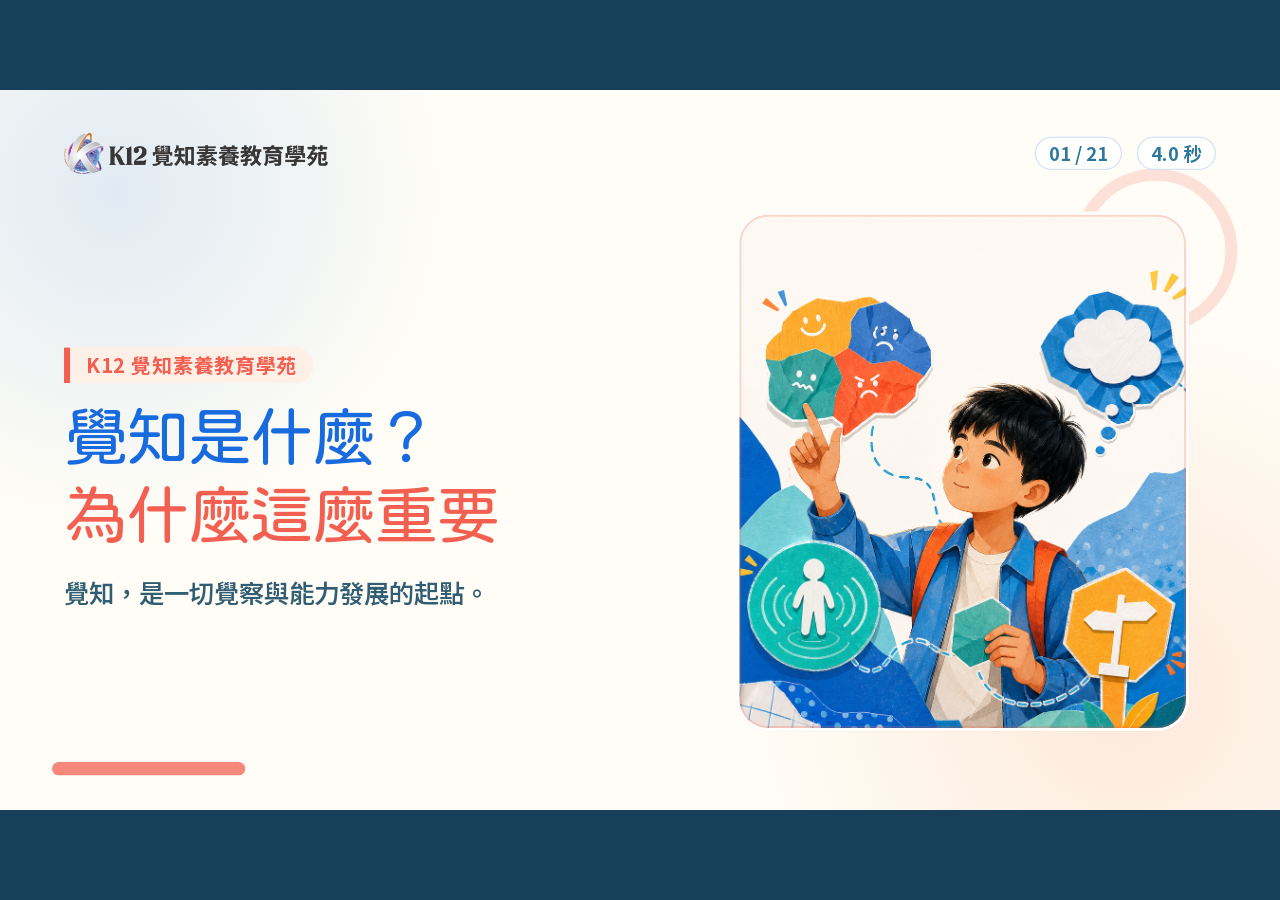
==== video-src/awareness-reel-16x9/index.html @ 6332f22a "feat: add 16x9 awareness reel composition" ====
<!doctype html>
<html lang="zh-Hant">
<head>
  <meta charset="utf-8">
  <meta name="viewport" content="width=device-width, initial-scale=1">
  <title>K12 覺知 Reel｜1920 × 1080</title>
  <style>
    @font-face {
      font-family: "Open Huninn";
      src: url("./assets/jf-openhuninn.woff2") format("woff2");
      font-weight: 400;
      font-display: swap;
    }

    @font-face {
      font-family: "Noto Sans TC Local";
      src: url("./assets/NotoSansTC-VF.ttf") format("truetype");
      font-weight: 100 900;
      font-display: swap;
    }

    :root {
      --canvas-width: 1920px;
      --canvas-height: 1080px;
      --safe-x: 96px;
      --safe-y: 54px;
      --text-body: 36px;
      --text-support: 28px;
      --qr-size: 380px;
      --paper: #fffdf6;
      --paper-blue: #eef6ff;
      --ink: #315e73;
      --blue: #176bdf;
      --orange: #f05a16;
      --coral: #f35f50;
      --teal: #00a59b;
      --gold: #f0a500;
      --violet: #7467e8;
      --warm-orange: #ff7a18;
    }

    * {
      box-sizing: border-box;
    }

    html,
    body {
      width: 100%;
      min-width: 320px;
      min-height: 100%;
      margin: 0;
      overflow: hidden;
      background: #173f59;
    }

    body {
      font-family: "Noto Sans TC Local", "Microsoft JhengHei", sans-serif;
    }

    button,
    img {
      font: inherit;
    }

    .viewport {
      position: relative;
      width: 100vw;
      height: 100vh;
      overflow: hidden;
    }

    .stage {
      position: absolute;
      inset: 0 auto auto 0;
      width: var(--canvas-width);
      height: var(--canvas-height);
      overflow: hidden;
      transform-origin: left top;
      color: var(--ink);
      background: var(--paper);
      isolation: isolate;
    }

    .stage::before {
      content: "";
      position: absolute;
      z-index: -3;
      inset: 0;
      background:
        radial-gradient(circle at 9% 14%, rgba(23, 107, 223, 0.13), rgba(23, 107, 223, 0) 26%),
        radial-gradient(circle at 88% 84%, rgba(240, 90, 22, 0.12), rgba(240, 90, 22, 0) 30%),
        var(--paper);
    }

    .stage::after {
      content: "";
      position: absolute;
      z-index: 50;
      inset: 0;
      pointer-events: none;
      opacity: 0;
      background: var(--paper);
    }

    .stage.is-transitioning::after {
      animation: scene-wash 560ms cubic-bezier(.76, 0, .24, 1) both;
    }

    .scene {
      --accent: var(--blue);
      position: relative;
      display: flex;
      width: 100%;
      height: 100%;
      padding: 166px var(--safe-x) 76px;
      overflow: hidden;
    }

    .scene::before,
    .scene::after {
      content: "";
      position: absolute;
      z-index: -1;
      pointer-events: none;
    }

    .scene::before {
      top: 118px;
      right: 64px;
      width: 210px;
      height: 210px;
      border: 18px solid color-mix(in srgb, var(--accent) 18%, rgba(255, 253, 246, 0));
      border-radius: 50%;
      animation: ambient-breathe 3.6s ease-in-out infinite alternate;
    }

    .scene::after {
      left: 78px;
      bottom: 52px;
      width: 290px;
      height: 20px;
      border-radius: 999px;
      background: color-mix(in srgb, var(--accent) 74%, var(--paper));
      animation: ambient-slide 3.2s ease-in-out infinite alternate;
    }

    .scene-header {
      position: absolute;
      z-index: 20;
      top: var(--safe-y);
      left: var(--safe-x);
      right: var(--safe-x);
      display: flex;
      align-items: center;
      justify-content: space-between;
      min-height: 72px;
    }

    .brand {
      display: block;
      width: 396px;
      height: 82px;
      object-fit: contain;
      object-position: left center;
      animation: brand-enter 620ms cubic-bezier(.16, .82, .24, 1) both;
    }

    .scene-meta {
      display: flex;
      align-items: center;
      gap: 22px;
      color: #2d789d;
      font-size: 28px;
      font-weight: 650;
      line-height: 1;
      font-variant-numeric: tabular-nums;
      animation: meta-enter 420ms 110ms ease-out both;
    }

    .scene-meta span {
      display: inline-flex;
      align-items: center;
      min-height: 50px;
      padding: 0 20px;
      border: 2px solid rgba(23, 107, 223, 0.18);
      border-radius: 999px;
      background: rgba(255, 255, 255, 0.72);
    }

    .layout--cover,
    .layout--pain,
    .layout--systems,
    .layout--cta {
      display: grid;
      align-items: center;
      gap: 76px;
      width: 100%;
    }

    .layout--cover {
      grid-template-columns: minmax(0, 1.08fr) minmax(620px, .92fr);
    }

    .layout--pain {
      grid-template-columns: minmax(0, .95fr) minmax(720px, 1.05fr);
    }

    .layout--systems {
      grid-template-columns: minmax(0, 1.08fr) minmax(610px, .92fr);
      gap: 62px;
    }

    .layout--cta {
      grid-template-columns: minmax(0, 1fr) minmax(640px, 1fr);
    }

    .layout--steps {
      display: grid;
      grid-template-columns: minmax(0, .98fr) minmax(700px, 1.02fr);
      grid-template-rows: 1fr auto;
      column-gap: 68px;
      row-gap: 28px;
      width: 100%;
    }

    .copy {
      position: relative;
      z-index: 4;
      min-width: 0;
      align-self: center;
    }

    .eyebrow {
      display: inline-flex;
      align-items: center;
      min-height: 54px;
      margin: 0 0 24px;
      padding: 0 24px;
      border-left: 9px solid var(--accent);
      border-radius: 7px 999px 999px 7px;
      color: var(--accent);
      background: color-mix(in srgb, var(--accent) 9%, var(--paper));
      font-size: 30px;
      font-weight: 720;
      line-height: 1.25;
      letter-spacing: .035em;
      animation: eyebrow-enter 460ms 80ms cubic-bezier(.16, .82, .24, 1) both;
    }

    .scene-title {
      margin: 0;
      color: var(--blue);
      font-family: "Open Huninn", "Noto Sans TC Local", sans-serif;
      font-size: 84px;
      font-weight: 400;
      line-height: 1.16;
      letter-spacing: -.03em;
    }

    .scene-title span {
      display: block;
      animation: title-enter 680ms cubic-bezier(.16, .82, .24, 1) both;
    }

    .scene-title span:nth-child(2) {
      margin-top: 6px;
      color: var(--accent);
      animation-delay: 90ms;
    }

    .body-copy {
      display: grid;
      gap: 14px;
      max-width: 900px;
      margin: 32px 0 0;
      color: var(--ink);
      font-size: var(--text-body);
      font-weight: 560;
      line-height: 1.55;
      letter-spacing: -.012em;
    }

    .body-copy p {
      margin: 0;
      animation: body-enter 520ms 180ms ease-out both;
    }

    .body-copy p + p {
      animation-delay: 260ms;
    }

    .art-panel {
      position: relative;
      z-index: 3;
      align-self: stretch;
      min-height: 720px;
      max-height: 780px;
      overflow: hidden;
      border: 5px solid rgba(255, 255, 255, 0.9);
      border-radius: 48px;
      background: #fffaf0;
      box-shadow: 0 24px 62px rgba(23, 63, 89, 0.16);
      animation: art-enter 820ms 120ms cubic-bezier(.2, .72, .24, 1) both;
    }

    .art-panel::after {
      content: "";
      position: absolute;
      inset: 0;
      border: 3px solid color-mix(in srgb, var(--accent) 24%, rgba(255, 253, 246, 0));
      border-radius: 43px;
      pointer-events: none;
    }

    .art-panel img {
      display: block;
      width: 100%;
      height: 100%;
      object-fit: cover;
    }

    .layout--cover .scene-title {
      font-size: 96px;
    }

    .layout--cover .body-copy {
      font-size: 38px;
    }

    .scene--bridge-reminder .scene-title,
    .scene--bridge-awareness .scene-title {
      font-family: "Noto Sans TC Local", sans-serif;
      font-size: 72px;
      font-weight: 730;
      line-height: 1.28;
      letter-spacing: -.025em;
    }

    .scene--bridge-awareness .scene-title {
      font-size: 64px;
    }

    .scene--bridge-systems .scene-title {
      font-size: 102px;
    }

    .scene--bridge-systems .body-copy {
      font-size: 42px;
      line-height: 1.5;
    }

    .layout--pain .copy {
      padding-left: 32px;
    }

    .layout--pain .scene-title {
      position: relative;
      width: max-content;
      color: var(--accent);
      font-family: "Noto Sans TC Local", sans-serif;
      font-size: 176px;
      font-weight: 900;
      line-height: 1;
      letter-spacing: .01em;
      text-shadow: 14px 16px 0 color-mix(in srgb, var(--accent) 14%, rgba(255, 253, 246, 0));
    }

    .layout--pain .scene-title::after {
      content: "";
      display: block;
      width: 260px;
      height: 15px;
      margin-top: 28px;
      border-radius: 999px;
      background: var(--accent);
      transform-origin: left center;
      animation: rule-draw 620ms 220ms cubic-bezier(.16, .82, .24, 1) both;
    }

    .layout--pain .body-copy {
      max-width: 620px;
      margin-top: 36px;
      font-size: 38px;
    }

    .layout--pain .art-panel {
      min-height: 738px;
    }

    .steps-copy {
      align-self: center;
    }

    .layout--steps .scene-title {
      color: var(--accent);
      font-size: 82px;
    }

    .layout--steps .body-copy p:first-child {
      color: var(--accent);
      font-size: 44px;
      font-weight: 720;
    }

    .layout--steps .art-panel {
      grid-column: 2;
      grid-row: 1;
      min-height: 620px;
      max-height: 660px;
    }

    .step-rail {
      grid-column: 1 / -1;
      grid-row: 2;
      display: grid;
      grid-template-columns: repeat(3, minmax(0, 1fr));
      gap: 24px;
      width: 100%;
    }

    .step-card {
      display: grid;
      grid-template-columns: 72px minmax(0, 1fr);
      align-items: center;
      min-height: 116px;
      padding: 18px 25px;
      border: 3px solid rgba(49, 94, 115, 0.12);
      border-radius: 28px;
      color: #557c8f;
      background: rgba(255, 255, 255, 0.72);
      box-shadow: 0 12px 30px rgba(23, 63, 89, 0.07);
      font-size: 30px;
      font-weight: 650;
      line-height: 1.25;
      animation: step-enter 520ms ease-out both;
    }

    .step-card:nth-child(2) {
      animation-delay: 90ms;
    }

    .step-card:nth-child(3) {
      animation-delay: 180ms;
    }

    .step-card.is-current {
      border-color: color-mix(in srgb, var(--accent) 60%, var(--paper));
      color: var(--accent);
      background: color-mix(in srgb, var(--accent) 10%, #fff);
      box-shadow: 0 18px 36px color-mix(in srgb, var(--accent) 14%, rgba(255, 253, 246, 0));
      transform: translateY(-8px);
    }

    .step-number {
      font-family: "Open Huninn", sans-serif;
      font-size: 48px;
      font-weight: 400;
      line-height: 1;
      font-variant-numeric: tabular-nums;
    }

    .layout--systems .scene-title {
      font-size: 76px;
      line-height: 1.16;
    }

    .layout--systems .body-copy {
      gap: 12px;
      margin-top: 24px;
      font-size: 34px;
      line-height: 1.45;
    }

    .layout--systems .body-copy p:first-child {
      color: var(--accent);
      font-size: 40px;
      font-weight: 720;
    }

    .layout--systems .art-panel {
      min-height: 690px;
      max-height: 730px;
    }

    .tag-list {
      display: flex;
      flex-wrap: wrap;
      gap: 14px;
      margin-top: 28px;
    }

    .tag-list span {
      display: inline-flex;
      align-items: center;
      min-height: 56px;
      padding: 0 22px;
      border: 3px solid color-mix(in srgb, var(--accent) 25%, var(--paper));
      border-radius: 999px;
      color: var(--accent);
      background: rgba(255, 255, 255, 0.84);
      font-size: 29px;
      font-weight: 680;
      line-height: 1.2;
      animation: tag-enter 480ms ease-out both;
    }

    .tag-list span:nth-child(2) {
      animation-delay: 80ms;
    }

    .tag-list span:nth-child(3) {
      animation-delay: 160ms;
    }

    .scene--systems-overview .art-panel {
      min-height: 600px;
      max-height: 650px;
    }

    .scene--systems-overview .layout--systems {
      grid-template-columns: minmax(0, 1.22fr) minmax(560px, .78fr);
    }

    .scene--systems-overview .art-panel img {
      object-fit: contain;
      padding: 40px;
    }

    .scene--systems-daily {
      padding-top: 150px;
    }

    .scene--systems-daily .layout--systems {
      grid-template-columns: minmax(0, 1.25fr) minmax(520px, .75fr);
      gap: 48px;
    }

    .scene--systems-daily .eyebrow {
      margin-bottom: 16px;
      font-size: 28px;
    }

    .scene--systems-daily .scene-title {
      font-size: 64px;
    }

    .scene--systems-daily .art-panel {
      min-height: 650px;
      max-height: 700px;
    }

    .ability-groups {
      display: grid;
      gap: 12px;
      margin-top: 22px;
    }

    .ability-group {
      display: grid;
      grid-template-columns: 76px 180px minmax(0, 1fr);
      align-items: center;
      min-height: 82px;
      padding: 12px 18px;
      border: 3px solid color-mix(in srgb, var(--accent) 20%, var(--paper));
      border-radius: 22px;
      background: rgba(255, 255, 255, 0.84);
      box-shadow: 0 10px 24px rgba(23, 63, 89, 0.06);
      animation: group-enter 520ms ease-out both;
    }

    .ability-group:nth-child(2) {
      animation-delay: 100ms;
    }

    .ability-group:nth-child(3) {
      animation-delay: 200ms;
    }

    .ability-number {
      color: var(--accent);
      font-family: "Open Huninn", sans-serif;
      font-size: 38px;
      line-height: 1;
      font-variant-numeric: tabular-nums;
    }

    .ability-group h3 {
      margin: 0;
      color: var(--ink);
      font-size: 30px;
      font-weight: 760;
      line-height: 1.25;
    }

    .ability-group p {
      margin: 0;
      color: #2d789d;
      font-size: 28px;
      font-weight: 580;
      line-height: 1.3;
    }

    .layout--course {
      display: flex;
      flex-direction: column;
      justify-content: center;
      width: 100%;
    }

    .layout--course .eyebrow {
      align-self: flex-start;
      margin-bottom: 18px;
    }

    .layout--course .scene-title {
      font-size: 76px;
    }

    .course-grid {
      display: grid;
      grid-template-columns: repeat(2, minmax(0, 1fr));
      gap: 34px;
      width: 100%;
      margin-top: 38px;
    }

    .course-card {
      position: relative;
      display: flex;
      flex-direction: column;
      justify-content: center;
      min-height: 360px;
      padding: 46px 52px;
      overflow: hidden;
      border: 4px solid rgba(23, 107, 223, 0.24);
      border-radius: 38px;
      background: rgba(255, 255, 255, 0.94);
      box-shadow: 0 20px 48px rgba(23, 63, 89, 0.11);
      animation: course-enter 620ms cubic-bezier(.16, .82, .24, 1) both;
    }

    .course-card:nth-child(2) {
      border-color: rgba(240, 90, 22, 0.25);
      animation-delay: 130ms;
    }

    .course-card::before {
      content: "";
      position: absolute;
      inset: 0 auto 0 0;
      width: 17px;
      background: var(--blue);
    }

    .course-card:nth-child(2)::before {
      background: var(--orange);
    }

    .course-card h2 {
      margin: 0;
      color: var(--blue);
      font-size: 54px;
      font-weight: 800;
      line-height: 1.2;
    }

    .course-card:nth-child(2) h2 {
      color: var(--orange);
    }

    .course-time {
      margin: 28px 0 0;
      color: var(--ink);
      font-size: 38px;
      font-weight: 700;
      line-height: 1.42;
      letter-spacing: -.02em;
    }

    .course-capacity {
      margin: 22px 0 0;
      color: #327da8;
      font-size: 34px;
      font-weight: 600;
      line-height: 1.42;
    }

    .scene--cta-close .scene-title {
      font-size: 84px;
    }

    .scene--cta-close .body-copy {
      font-size: 38px;
    }

    .scene--cta-action {
      background:
        linear-gradient(90deg, rgba(255, 253, 246, .98) 0 56%, rgba(238, 246, 255, .96) 100%);
    }

    .scene--cta-action .layout--cta {
      grid-template-columns: minmax(0, 1fr) minmax(540px, .82fr);
      gap: 96px;
    }

    .scene--cta-action .scene-title {
      font-size: 98px;
    }

    .scene--cta-action .body-copy {
      font-size: 36px;
    }

    .scene--cta-action .body-copy p:last-child {
      color: var(--orange);
      font-size: 44px;
      font-weight: 760;
    }

    .cta-qr-panel {
      position: relative;
      z-index: 3;
      display: flex;
      flex-direction: column;
      align-items: center;
      justify-content: center;
      min-height: 700px;
      padding: 42px;
      border: 4px solid rgba(23, 107, 223, .16);
      border-radius: 48px;
      background: rgba(255, 255, 255, .72);
      box-shadow: 0 24px 58px rgba(23, 63, 89, .12);
      animation: qr-panel-enter 720ms 120ms cubic-bezier(.16, .82, .24, 1) both;
    }

    .qr-quiet-zone {
      display: grid;
      place-items: center;
      width: calc(var(--qr-size) + 56px);
      height: calc(var(--qr-size) + 56px);
      padding: 28px;
      border-radius: 28px;
      background: #fff;
      box-shadow: 0 16px 38px rgba(23, 63, 89, .14);
    }

    .qr-code {
      display: block;
      width: var(--qr-size);
      height: var(--qr-size);
      object-fit: contain;
      image-rendering: pixelated;
    }

    .qr-label {
      margin: 28px 0 0;
      color: var(--blue);
      font-size: 32px;
      font-weight: 720;
      line-height: 1.4;
      text-align: center;
    }

    .qr-label span {
      display: block;
    }

    .cta-ghost-art {
      position: absolute;
      z-index: -2;
      inset: 0 0 0 auto;
      width: 52%;
      height: 100%;
      object-fit: cover;
      object-position: center 72%;
      opacity: .075;
      filter: saturate(1.05);
    }

    .accent--blue { --accent: var(--blue); }
    .accent--orange { --accent: var(--orange); }
    .accent--coral { --accent: var(--coral); }
    .accent--teal { --accent: var(--teal); }
    .accent--gold { --accent: var(--gold); }
    .accent--violet { --accent: var(--violet); }

    body.is-static .scene *,
    body.is-static .scene::before,
    body.is-static .scene::after {
      animation: none !important;
    }

    @keyframes scene-wash {
      0% { opacity: 0; transform: translateX(-100%); }
      45%, 55% { opacity: .96; transform: translateX(0); }
      100% { opacity: 0; transform: translateX(100%); }
    }

    @keyframes brand-enter {
      from { opacity: 0; transform: translateX(-28px); }
      to { opacity: 1; transform: translateX(0); }
    }

    @keyframes meta-enter {
      from { opacity: 0; transform: translateY(-18px); }
      to { opacity: 1; transform: translateY(0); }
    }

    @keyframes eyebrow-enter {
      from { opacity: 0; transform: translateX(-30px) scaleX(.88); }
      to { opacity: 1; transform: translateX(0) scaleX(1); }
    }

    @keyframes title-enter {
      from { opacity: 0; transform: translateY(42px); filter: blur(8px); }
      to { opacity: 1; transform: translateY(0); filter: blur(0); }
    }

    @keyframes body-enter {
      from { opacity: 0; transform: translateX(-26px); }
      to { opacity: 1; transform: translateX(0); }
    }

    @keyframes art-enter {
      from { opacity: 0; transform: translateX(48px) scale(.975); clip-path: inset(0 0 0 20% round 48px); }
      to { opacity: 1; transform: translateX(0) scale(1); clip-path: inset(0 round 48px); }
    }

    @keyframes rule-draw {
      from { transform: scaleX(0); }
      to { transform: scaleX(1); }
    }

    @keyframes step-enter {
      from { opacity: 0; transform: translateY(28px); }
      to { opacity: 1; transform: translateY(0); }
    }

    @keyframes tag-enter {
      from { opacity: 0; transform: scale(.86) translateY(14px); }
      to { opacity: 1; transform: scale(1) translateY(0); }
    }

    @keyframes group-enter {
      from { opacity: 0; transform: translateX(-30px); }
      to { opacity: 1; transform: translateX(0); }
    }

    @keyframes course-enter {
      from { opacity: 0; transform: translateY(36px) scale(.985); }
      to { opacity: 1; transform: translateY(0) scale(1); }
    }

    @keyframes qr-panel-enter {
      from { opacity: 0; transform: scale(.92) rotate(1deg); }
      to { opacity: 1; transform: scale(1) rotate(0); }
    }

    @keyframes ambient-breathe {
      from { transform: scale(.92); opacity: .5; }
      to { transform: scale(1.07); opacity: 1; }
    }

    @keyframes ambient-slide {
      from { transform: translateX(-24px) scaleX(.78); }
      to { transform: translateX(24px) scaleX(1); }
    }

    @media (prefers-reduced-motion: reduce) {
      .scene *,
      .scene::before,
      .scene::after,
      .stage.is-transitioning::after {
        animation: none !important;
      }
    }
  </style>
</head>
<body>
  <main class="viewport" aria-label="K12 覺知 Reel 16 比 9 預覽">
    <div class="stage" id="stage" aria-live="polite"></div>
  </main>

  <script src="./scenes.js"></script>
  <script>
    (() => {
      "use strict";

      const scenes = window.TV_REEL_SCENES;
      const stage = document.getElementById("stage");
      const params = new URLSearchParams(window.location.search);
      const requestedScene = Number.parseInt(params.get("scene") ?? "0", 10);
      const staticMode = params.get("static") === "1";
      let currentIndex = Number.isFinite(requestedScene)
        ? Math.min(Math.max(requestedScene, 0), scenes.length - 1)
        : 0;
      let advanceTimer = 0;

      const escapeHtml = (value) => String(value)
        .replaceAll("&", "&amp;")
        .replaceAll("<", "&lt;")
        .replaceAll(">", "&gt;")
        .replaceAll('"', "&quot;");

      const titleHtml = (scene) => scene.title
        .map((line) => `<span>${escapeHtml(line)}</span>`)
        .join("");

      const bodyHtml = (scene) => scene.body.length
        ? `<div class="body-copy">${scene.body.map((line) => `<p>${escapeHtml(line)}</p>`).join("")}</div>`
        : "";

      const headerHtml = (scene, index) => `
        <header class="scene-header">
          <img class="brand" src="./assets/k12-awareness-horizontal.png" alt="K12 覺知素養教育學苑">
          <div class="scene-meta" aria-label="播放資訊">
            <span>${String(index + 1).padStart(2, "0")} / ${scenes.length}</span>
            <span>${scene.duration.toFixed(1)} 秒</span>
          </div>
        </header>`;

      const copyHtml = (scene, className = "copy") => `
        <div class="${className}">
          <p class="eyebrow">${escapeHtml(scene.eyebrow)}</p>
          <h1 class="scene-title">${titleHtml(scene)}</h1>
          ${bodyHtml(scene)}
        </div>`;

      const artHtml = (scene) => `
        <figure class="art-panel">
          <img src="${escapeHtml(scene.image)}" alt="" style="object-position:${escapeHtml(scene.focus || "center")}">
        </figure>`;

      function renderCover(scene) {
        return `<div class="layout--cover">${copyHtml(scene)}${artHtml(scene)}</div>`;
      }

      function renderPain(scene) {
        return `<div class="layout--pain">${copyHtml(scene)}${artHtml(scene)}</div>`;
      }

      function renderSteps(scene) {
        const labels = ["覺察當下", "接納一切", "有意識的回應"];
        const rail = labels.map((label, index) => `
          <div class="step-card${index + 1 === scene.step ? " is-current" : ""}">
            <span class="step-number">0${index + 1}</span>
            <span>${escapeHtml(label)}</span>
          </div>`).join("");
        return `
          <div class="layout--steps">
            ${copyHtml(scene, "copy steps-copy")}
            ${artHtml(scene)}
            <div class="step-rail" aria-label="覺知三個步驟">${rail}</div>
          </div>`;
      }

      function renderSystems(scene) {
        const tags = scene.tags?.length
          ? `<div class="tag-list">${scene.tags.map((tag) => `<span>${escapeHtml(tag)}</span>`).join("")}</div>`
          : "";
        const groups = scene.groups?.length
          ? `<div class="ability-groups">${scene.groups.map((group) => `
              <section class="ability-group">
                <span class="ability-number">${escapeHtml(group.number)}</span>
                <h3>${escapeHtml(group.title)}</h3>
                <p>${group.items.map(escapeHtml).join("・")}</p>
              </section>`).join("")}</div>`
          : "";
        return `
          <div class="layout--systems">
            <div class="copy">
              <p class="eyebrow">${escapeHtml(scene.eyebrow)}</p>
              <h1 class="scene-title">${titleHtml(scene)}</h1>
              ${bodyHtml(scene)}
              ${tags}
              ${groups}
            </div>
            ${artHtml(scene)}
          </div>`;
      }

      function renderCourse(scene) {
        const cards = scene.cards.map((card) => `
          <section class="course-card">
            <h2>${escapeHtml(card.title)}</h2>
            <p class="course-time">${escapeHtml(card.time)}</p>
            <p class="course-capacity">${escapeHtml(card.capacity)}</p>
          </section>`).join("");
        return `
          <div class="layout--course">
            <p class="eyebrow">${escapeHtml(scene.eyebrow)}</p>
            <h1 class="scene-title">${titleHtml(scene)}</h1>
            <div class="course-grid">${cards}</div>
          </div>`;
      }

      function renderCta(scene) {
        if (scene.id === "course-info") return renderCourse(scene);
        if (scene.id === "cta-action") {
          return `
            <img class="cta-ghost-art" src="${escapeHtml(scene.image)}" alt="">
            <div class="layout--cta">
              ${copyHtml(scene)}
              <section class="cta-qr-panel" aria-label="加入 K12 官方 LINE">
                <div class="qr-quiet-zone">
                  <img class="qr-code" src="${escapeHtml(scene.qr)}" alt="加入 K12 官方 LINE 的 QR Code">
                </div>
                <p class="qr-label"><span>掃描 QR Code</span><span>加入 K12 官方 LINE</span></p>
              </section>
            </div>`;
        }
        return `<div class="layout--cta">${copyHtml(scene)}${artHtml(scene)}</div>`;
      }

      const renderers = {
        cover: renderCover,
        pain: renderPain,
        steps: renderSteps,
        systems: renderSystems,
        cta: renderCta,
      };

      function renderScene(index) {
        const scene = scenes[index];
        stage.innerHTML = `
          <section class="scene scene--${escapeHtml(scene.id)} accent--${escapeHtml(scene.accent)}" data-scene="${escapeHtml(scene.id)}">
            ${headerHtml(scene, index)}
            ${renderers[scene.family](scene)}
          </section>`;
        document.title = `${String(index + 1).padStart(2, "0")}｜${scene.title.join(" ")}｜K12 覺知 Reel`;
      }

      function scheduleAdvance() {
        window.clearTimeout(advanceTimer);
        if (staticMode) return;
        const scene = scenes[currentIndex];
        advanceTimer = window.setTimeout(() => {
          stage.classList.add("is-transitioning");
          window.setTimeout(() => {
            currentIndex = (currentIndex + 1) % scenes.length;
            renderScene(currentIndex);
          }, 280);
          window.setTimeout(() => {
            stage.classList.remove("is-transitioning");
            scheduleAdvance();
          }, 560);
        }, scene.duration * 1000);
      }

      function fitStage() {
        const scale = Math.min(window.innerWidth / 1920, window.innerHeight / 1080);
        const left = (window.innerWidth - 1920 * scale) / 2;
        const top = (window.innerHeight - 1080 * scale) / 2;
        stage.style.transform = `translate(${left}px, ${top}px) scale(${scale})`;
      }

      document.body.classList.toggle("is-static", staticMode);
      renderScene(currentIndex);
      fitStage();
      scheduleAdvance();
      window.addEventListener("resize", fitStage);

      window.TV_REEL_PLAYER = {
        get currentScene() { return currentIndex; },
        get totalDuration() {
          return Number(scenes.reduce((total, scene) => total + scene.duration, 0).toFixed(1));
        },
        show(index) {
          currentIndex = Math.min(Math.max(Number(index) || 0, 0), scenes.length - 1);
          renderScene(currentIndex);
          scheduleAdvance();
        },
      };
    })();
  </script>
</body>
</html>
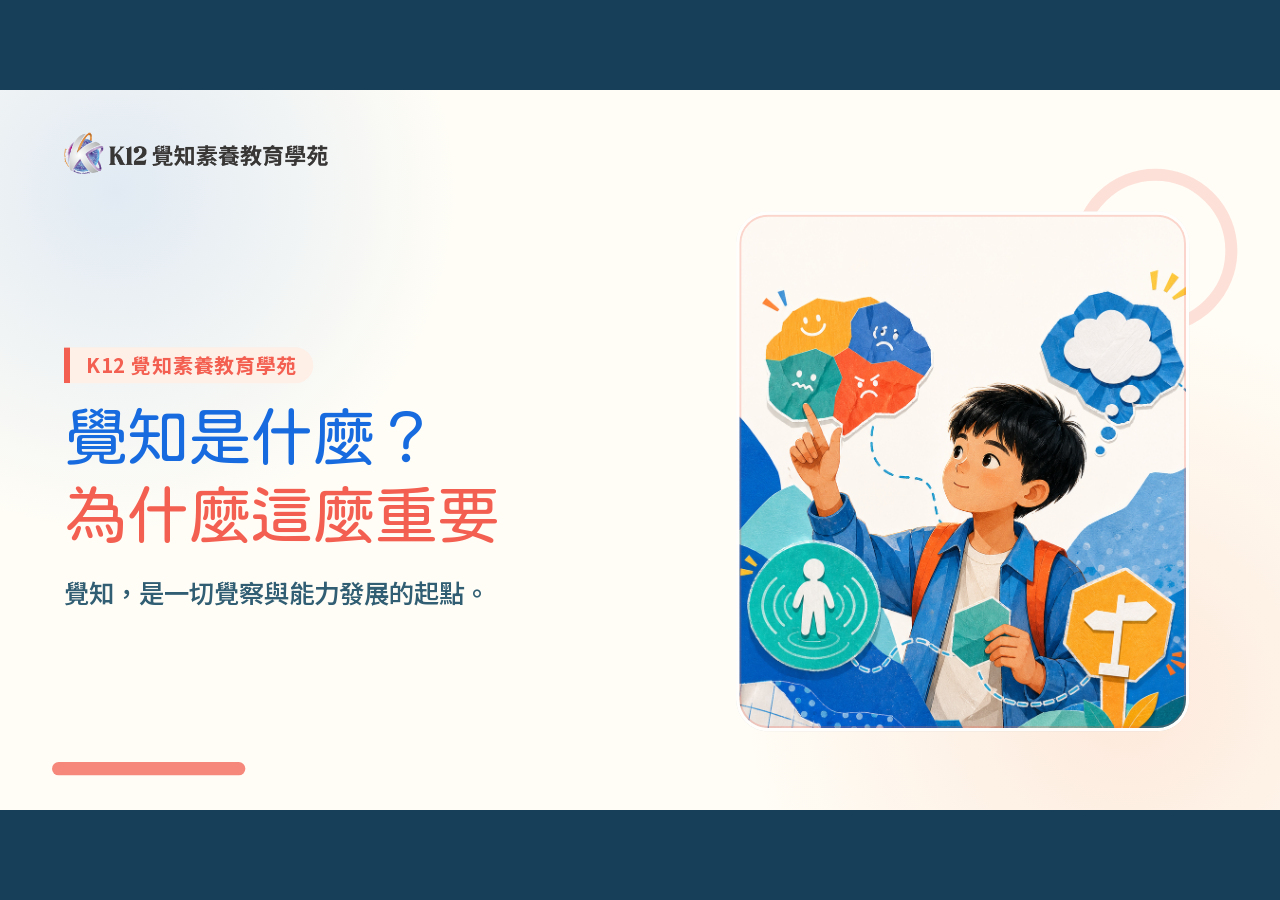
==== commit e6b32ef3: "fix: tighten awareness reel composition QA" ====
--- a/video-src/awareness-reel-16x9/index.html
+++ b/video-src/awareness-reel-16x9/index.html
@@ -152,7 +152,6 @@
       right: var(--safe-x);
       display: flex;
       align-items: center;
-      justify-content: space-between;
       min-height: 72px;
     }
 
@@ -163,28 +162,6 @@
       object-fit: contain;
       object-position: left center;
       animation: brand-enter 620ms cubic-bezier(.16, .82, .24, 1) both;
-    }
-
-    .scene-meta {
-      display: flex;
-      align-items: center;
-      gap: 22px;
-      color: #2d789d;
-      font-size: 28px;
-      font-weight: 650;
-      line-height: 1;
-      font-variant-numeric: tabular-nums;
-      animation: meta-enter 420ms 110ms ease-out both;
-    }
-
-    .scene-meta span {
-      display: inline-flex;
-      align-items: center;
-      min-height: 50px;
-      padding: 0 20px;
-      border: 2px solid rgba(23, 107, 223, 0.18);
-      border-radius: 999px;
-      background: rgba(255, 255, 255, 0.72);
     }
 
     .layout--cover,
@@ -801,11 +778,6 @@
       to { opacity: 1; transform: translateX(0); }
     }
 
-    @keyframes meta-enter {
-      from { opacity: 0; transform: translateY(-18px); }
-      to { opacity: 1; transform: translateY(0); }
-    }
-
     @keyframes eyebrow-enter {
       from { opacity: 0; transform: translateX(-30px) scaleX(.88); }
       to { opacity: 1; transform: translateX(0) scaleX(1); }
@@ -895,6 +867,9 @@
         ? Math.min(Math.max(requestedScene, 0), scenes.length - 1)
         : 0;
       let advanceTimer = 0;
+      let transitionTimer = 0;
+      let cleanupTimer = 0;
+      const transitionHalfMs = 280;
 
       const escapeHtml = (value) => String(value)
         .replaceAll("&", "&amp;")
@@ -910,18 +885,18 @@
         ? `<div class="body-copy">${scene.body.map((line) => `<p>${escapeHtml(line)}</p>`).join("")}</div>`
         : "";
 
-      const headerHtml = (scene, index) => `
+      const eyebrowHtml = (scene) => scene.eyebrow
+        ? `<p class="eyebrow">${escapeHtml(scene.eyebrow)}</p>`
+        : "";
+
+      const headerHtml = () => `
         <header class="scene-header">
           <img class="brand" src="./assets/k12-awareness-horizontal.png" alt="K12 覺知素養教育學苑">
-          <div class="scene-meta" aria-label="播放資訊">
-            <span>${String(index + 1).padStart(2, "0")} / ${scenes.length}</span>
-            <span>${scene.duration.toFixed(1)} 秒</span>
-          </div>
         </header>`;
 
       const copyHtml = (scene, className = "copy") => `
         <div class="${className}">
-          <p class="eyebrow">${escapeHtml(scene.eyebrow)}</p>
+          ${eyebrowHtml(scene)}
           <h1 class="scene-title">${titleHtml(scene)}</h1>
           ${bodyHtml(scene)}
         </div>`;
@@ -969,7 +944,7 @@
         return `
           <div class="layout--systems">
             <div class="copy">
-              <p class="eyebrow">${escapeHtml(scene.eyebrow)}</p>
+              ${eyebrowHtml(scene)}
               <h1 class="scene-title">${titleHtml(scene)}</h1>
               ${bodyHtml(scene)}
               ${tags}
@@ -1024,7 +999,7 @@
         const scene = scenes[index];
         stage.innerHTML = `
           <section class="scene scene--${escapeHtml(scene.id)} accent--${escapeHtml(scene.accent)}" data-scene="${escapeHtml(scene.id)}">
-            ${headerHtml(scene, index)}
+            ${headerHtml()}
             ${renderers[scene.family](scene)}
           </section>`;
         document.title = `${String(index + 1).padStart(2, "0")}｜${scene.title.join(" ")}｜K12 覺知 Reel`;
@@ -1032,19 +1007,22 @@
 
       function scheduleAdvance() {
         window.clearTimeout(advanceTimer);
+        window.clearTimeout(transitionTimer);
         if (staticMode) return;
         const scene = scenes[currentIndex];
+        const durationMs = scene.duration * 1000;
+        transitionTimer = window.setTimeout(() => {
+          stage.classList.add("is-transitioning");
+        }, Math.max(0, durationMs - transitionHalfMs));
         advanceTimer = window.setTimeout(() => {
-          stage.classList.add("is-transitioning");
-          window.setTimeout(() => {
-            currentIndex = (currentIndex + 1) % scenes.length;
-            renderScene(currentIndex);
-          }, 280);
-          window.setTimeout(() => {
+          currentIndex = (currentIndex + 1) % scenes.length;
+          renderScene(currentIndex);
+          window.clearTimeout(cleanupTimer);
+          cleanupTimer = window.setTimeout(() => {
             stage.classList.remove("is-transitioning");
-            scheduleAdvance();
-          }, 560);
-        }, scene.duration * 1000);
+          }, transitionHalfMs);
+          scheduleAdvance();
+        }, durationMs);
       }
 
       function fitStage() {
@@ -1066,6 +1044,10 @@
           return Number(scenes.reduce((total, scene) => total + scene.duration, 0).toFixed(1));
         },
         show(index) {
+          window.clearTimeout(advanceTimer);
+          window.clearTimeout(transitionTimer);
+          window.clearTimeout(cleanupTimer);
+          stage.classList.remove("is-transitioning");
           currentIndex = Math.min(Math.max(Number(index) || 0, 0), scenes.length - 1);
           renderScene(currentIndex);
           scheduleAdvance();
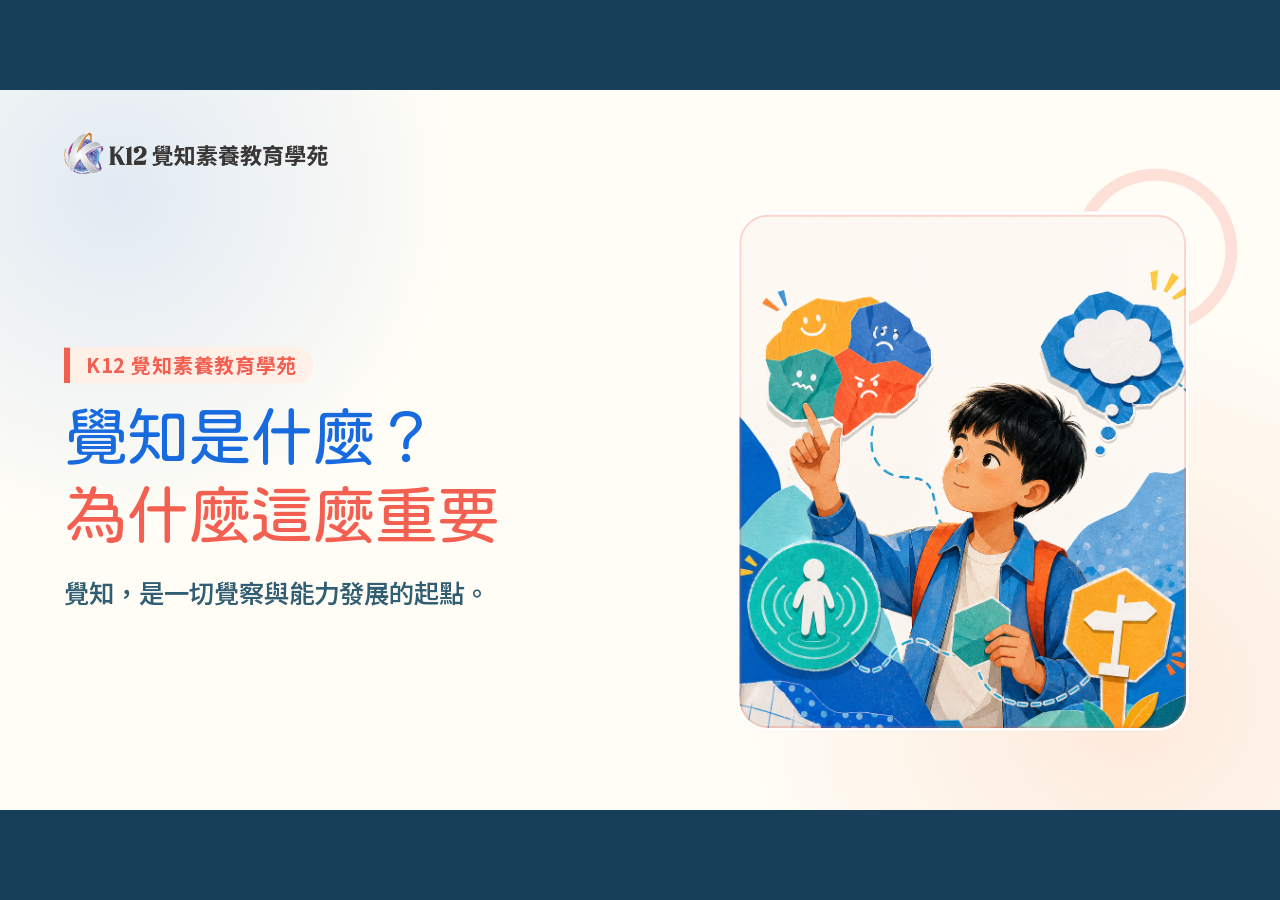
==== commit e50e5ff5: "feat: loop awareness soundtrack across tv wall" ====
--- a/video-src/awareness-reel-16x9/index.html
+++ b/video-src/awareness-reel-16x9/index.html
@@ -99,11 +99,70 @@
       inset: 0;
       pointer-events: none;
       opacity: 0;
-      background: var(--paper);
+      background: var(--wipe-color, var(--paper));
     }
 
     .stage.is-transitioning::after {
-      animation: scene-wash 560ms cubic-bezier(.76, 0, .24, 1) both;
+      animation: stage-wipe var(--wipe-duration, 560ms) cubic-bezier(.76, 0, .24, 1) both;
+    }
+
+    .stage[data-transition="paper-push"].is-transitioning::after {
+      background: linear-gradient(90deg, #fffdf6 0 62%, #eaf5ff 62%);
+      animation-name: paper-push;
+    }
+
+    .stage[data-transition="natural-fade"].is-transitioning::after {
+      background: rgba(255, 253, 246, .88);
+      animation-name: natural-fade;
+    }
+
+    .stage[data-transition="focus-scatter"].is-transitioning::after {
+      background:
+        radial-gradient(circle, #176bdf 0 9%, rgba(23, 107, 223, 0) 10%) 0 0 / 104px 104px,
+        #fffdf6;
+      animation-name: scatter-away;
+    }
+
+    .stage[data-transition="delay-lag"].is-transitioning::after {
+      background: linear-gradient(90deg, #f0a500 0 32%, #fffdf6 32% 38%, #f0a500 38% 70%, #fffdf6 70%);
+      animation: lag-steps var(--wipe-duration) steps(3, end) both;
+    }
+
+    .stage[data-transition="anger-spike"].is-transitioning::after {
+      background: conic-gradient(from 20deg at 50% 50%, #f25a43 0 8deg, #fffdf6 8deg 22deg, #f25a43 22deg 34deg, #fffdf6 34deg 45deg);
+      animation-name: spike-flash;
+    }
+
+    .stage[data-transition="retreat-shrink"].is-transitioning::after {
+      background: #7467e8;
+      animation: shrink-back var(--wipe-duration) cubic-bezier(.7, 0, .3, 1) both;
+    }
+
+    .stage[data-transition="conflict-collision"].is-transitioning::after {
+      background: linear-gradient(90deg, #ff7a18 0 49%, #fffdf6 49% 51%, #176bdf 51%);
+      animation-name: collision-in;
+    }
+
+    .stage[data-transition="absorb-center"].is-transitioning::after {
+      background: radial-gradient(circle at center, #00a59b 0 28%, #fffdf6 29% 35%, #00a59b 36%);
+      animation-name: absorb-center;
+    }
+
+    .stage[data-transition="chapter-bridge"].is-transitioning::after {
+      background: linear-gradient(180deg, #fffdf6, #fffaf0);
+      animation: chapter-paper-rise var(--wipe-duration) cubic-bezier(.46, 0, .24, 1) both;
+    }
+
+    .stage[data-transition="link-flow"].is-transitioning::after {
+      background:
+        linear-gradient(90deg, rgba(23, 107, 223, 0) 0 15%, #176bdf 16% 19%, rgba(23, 107, 223, 0) 20% 45%, #00a59b 46% 49%, rgba(0, 165, 155, 0) 50%),
+        #fffdf6;
+      animation-name: link-flow;
+    }
+
+    .stage[data-transition="soft-bright"].is-transitioning::after {
+      background: radial-gradient(circle at center, #fff 0 18%, rgba(255, 253, 246, .98) 48%, rgba(240, 245, 255, .88));
+      animation-name: soft-bright;
     }
 
     .scene {
@@ -116,8 +175,7 @@
       overflow: hidden;
     }
 
-    .scene::before,
-    .scene::after {
+    .scene::before {
       content: "";
       position: absolute;
       z-index: -1;
@@ -132,16 +190,6 @@
       border: 18px solid color-mix(in srgb, var(--accent) 18%, rgba(255, 253, 246, 0));
       border-radius: 50%;
       animation: ambient-breathe 3.6s ease-in-out infinite alternate;
-    }
-
-    .scene::after {
-      left: 78px;
-      bottom: 52px;
-      width: 290px;
-      height: 20px;
-      border-radius: 999px;
-      background: color-mix(in srgb, var(--accent) 74%, var(--paper));
-      animation: ambient-slide 3.2s ease-in-out infinite alternate;
     }
 
     .scene-header {
@@ -762,17 +810,87 @@
     .accent--violet { --accent: var(--violet); }
 
     body.is-static .scene *,
-    body.is-static .scene::before,
-    body.is-static .scene::after {
+    body.is-static .scene::before {
       animation: none !important;
     }
 
-    @keyframes scene-wash {
+    body.is-record-armed .scene *,
+    body.is-record-armed .scene::before {
+      animation-play-state: paused !important;
+    }
+
+    @keyframes stage-wipe {
       0% { opacity: 0; transform: translateX(-100%); }
       45%, 55% { opacity: .96; transform: translateX(0); }
       100% { opacity: 0; transform: translateX(100%); }
     }
 
+    @keyframes paper-push {
+      0% { opacity: 1; transform: translateX(-105%); }
+      48%, 55% { opacity: 1; transform: translateX(0); }
+      100% { opacity: 1; transform: translateX(105%); }
+    }
+
+    @keyframes natural-fade {
+      0%, 100% { opacity: 0; transform: none; }
+      45%, 55% { opacity: .88; transform: none; }
+    }
+
+    @keyframes scatter-away {
+      0% { opacity: 0; transform: scale(.58); }
+      48%, 55% { opacity: 1; transform: scale(1); }
+      100% { opacity: 0; transform: scale(1.34); }
+    }
+
+    @keyframes lag-steps {
+      0% { opacity: 1; transform: translateX(-105%); }
+      55% { opacity: 1; transform: translateX(0); }
+      100% { opacity: 1; transform: translateX(105%); }
+    }
+
+    @keyframes spike-flash {
+      0% { opacity: 0; clip-path: circle(0); }
+      48%, 55% { opacity: 1; clip-path: circle(74%); }
+      100% { opacity: 0; clip-path: circle(100%); }
+    }
+
+    @keyframes shrink-back {
+      0% { opacity: 0; transform: scale(1.3); }
+      48% { opacity: 1; transform: scale(.92); }
+      55% { opacity: 1; transform: scale(.95); }
+      100% { opacity: 0; transform: scale(.45); }
+    }
+
+    @keyframes collision-in {
+      0% { opacity: 0; clip-path: inset(0 50%); }
+      45%, 55% { opacity: 1; clip-path: inset(0); }
+      100% { opacity: 0; clip-path: inset(0 50%); }
+    }
+
+    @keyframes absorb-center {
+      0% { opacity: 0; transform: scale(1.6); }
+      55% { opacity: 1; transform: scale(.7); }
+      100% { opacity: 0; transform: scale(.15); }
+    }
+
+    @keyframes chapter-paper-rise {
+      0%, 30% { opacity: 1; transform: translateY(105%); }
+      60%, 68% { opacity: 1; transform: translateY(0); }
+      100% { opacity: 1; transform: translateY(-105%); }
+    }
+
+    @keyframes link-flow {
+      0% { opacity: 0; transform: translateX(-55%); }
+      50% { opacity: 1; }
+      100% { opacity: 0; transform: translateX(55%); }
+    }
+
+    @keyframes soft-bright {
+      0% { opacity: 0; transform: scale(.88); }
+      52% { opacity: 1; }
+      100% { opacity: 0; transform: scale(1.05); }
+    }
+
     @keyframes brand-enter {
       from { opacity: 0; transform: translateX(-28px); }
       to { opacity: 1; transform: translateX(0); }
@@ -833,15 +951,9 @@
       to { transform: scale(1.07); opacity: 1; }
     }
 
-    @keyframes ambient-slide {
-      from { transform: translateX(-24px) scaleX(.78); }
-      to { transform: translateX(24px) scaleX(1); }
-    }
-
     @media (prefers-reduced-motion: reduce) {
       .scene *,
       .scene::before,
-      .scene::after,
       .stage.is-transitioning::after {
         animation: none !important;
       }
@@ -863,13 +975,31 @@
       const params = new URLSearchParams(window.location.search);
       const requestedScene = Number.parseInt(params.get("scene") ?? "0", 10);
       const staticMode = params.get("static") === "1";
+      const recordMode = params.get("record") === "1";
+      let recordingStarted = !recordMode;
       let currentIndex = Number.isFinite(requestedScene)
         ? Math.min(Math.max(requestedScene, 0), scenes.length - 1)
         : 0;
       let advanceTimer = 0;
       let transitionTimer = 0;
       let cleanupTimer = 0;
-      const transitionHalfMs = 280;
+      const transitionNames = [
+        "natural-fade", "paper-push", "focus-scatter", "delay-lag",
+        "anger-spike", "retreat-shrink", "conflict-collision", "absorb-center",
+        "chapter-bridge", "natural-fade", "natural-fade", "natural-fade",
+        "natural-fade", "link-flow", "natural-fade", "natural-fade",
+        "natural-fade", "natural-fade", "link-flow", "soft-bright", "natural-fade",
+      ];
+      const transitionColors = [
+        "#f35f50", "#fffdf6", "#176bdf", "#f0a500", "#f25a43", "#7467e8",
+        "#ff7a18", "#00a59b", "#fffdf6", "#00a59b", "#00a59b", "#176bdf",
+        "#176bdf", "#176bdf", "#176bdf", "#176bdf", "#176bdf", "#176bdf",
+        "#00a59b", "#f05a16", "#fffdf6",
+      ];
+      const transitionDurations = [
+        363, 825, 1300, 1300, 1300, 1300, 1300, 1300, 1800, 396, 396,
+        396, 396, 759, 396, 396, 396, 396, 759, 957, 396,
+      ];
 
       const escapeHtml = (value) => String(value)
         .replaceAll("&", "&amp;")
@@ -1005,17 +1135,33 @@
         document.title = `${String(index + 1).padStart(2, "0")}｜${scene.title.join(" ")}｜K12 覺知 Reel`;
       }
 
+      function transitionFor(nextIndex) {
+        return {
+          name: transitionNames[nextIndex],
+          color: transitionColors[nextIndex],
+          duration: transitionDurations[nextIndex],
+        };
+      }
+
       function scheduleAdvance() {
         window.clearTimeout(advanceTimer);
         window.clearTimeout(transitionTimer);
-        if (staticMode) return;
+        if (staticMode || !recordingStarted) return;
         const scene = scenes[currentIndex];
         const durationMs = scene.duration * 1000;
+        const nextIndex = (currentIndex + 1) % scenes.length;
+        const transition = transitionFor(nextIndex);
+        const transitionHalfMs = transition.duration / 2;
         transitionTimer = window.setTimeout(() => {
+          stage.dataset.transition = transition.name;
+          stage.style.setProperty("--wipe-color", transition.color);
+          stage.style.setProperty("--wipe-duration", `${transition.duration}ms`);
+          stage.classList.remove("is-transitioning");
+          void stage.offsetWidth;
           stage.classList.add("is-transitioning");
         }, Math.max(0, durationMs - transitionHalfMs));
         advanceTimer = window.setTimeout(() => {
-          currentIndex = (currentIndex + 1) % scenes.length;
+          currentIndex = nextIndex;
           renderScene(currentIndex);
           window.clearTimeout(cleanupTimer);
           cleanupTimer = window.setTimeout(() => {
@@ -1033,6 +1179,7 @@
       }
 
       document.body.classList.toggle("is-static", staticMode);
+      document.body.classList.toggle("is-record-armed", recordMode);
       renderScene(currentIndex);
       fitStage();
       scheduleAdvance();
@@ -1042,6 +1189,14 @@
         get currentScene() { return currentIndex; },
         get totalDuration() {
           return Number(scenes.reduce((total, scene) => total + scene.duration, 0).toFixed(1));
+        },
+        startCapture() {
+          if (recordingStarted) return;
+          recordingStarted = true;
+          currentIndex = 0;
+          document.body.classList.remove("is-record-armed");
+          renderScene(currentIndex);
+          scheduleAdvance();
         },
         show(index) {
           window.clearTimeout(advanceTimer);
